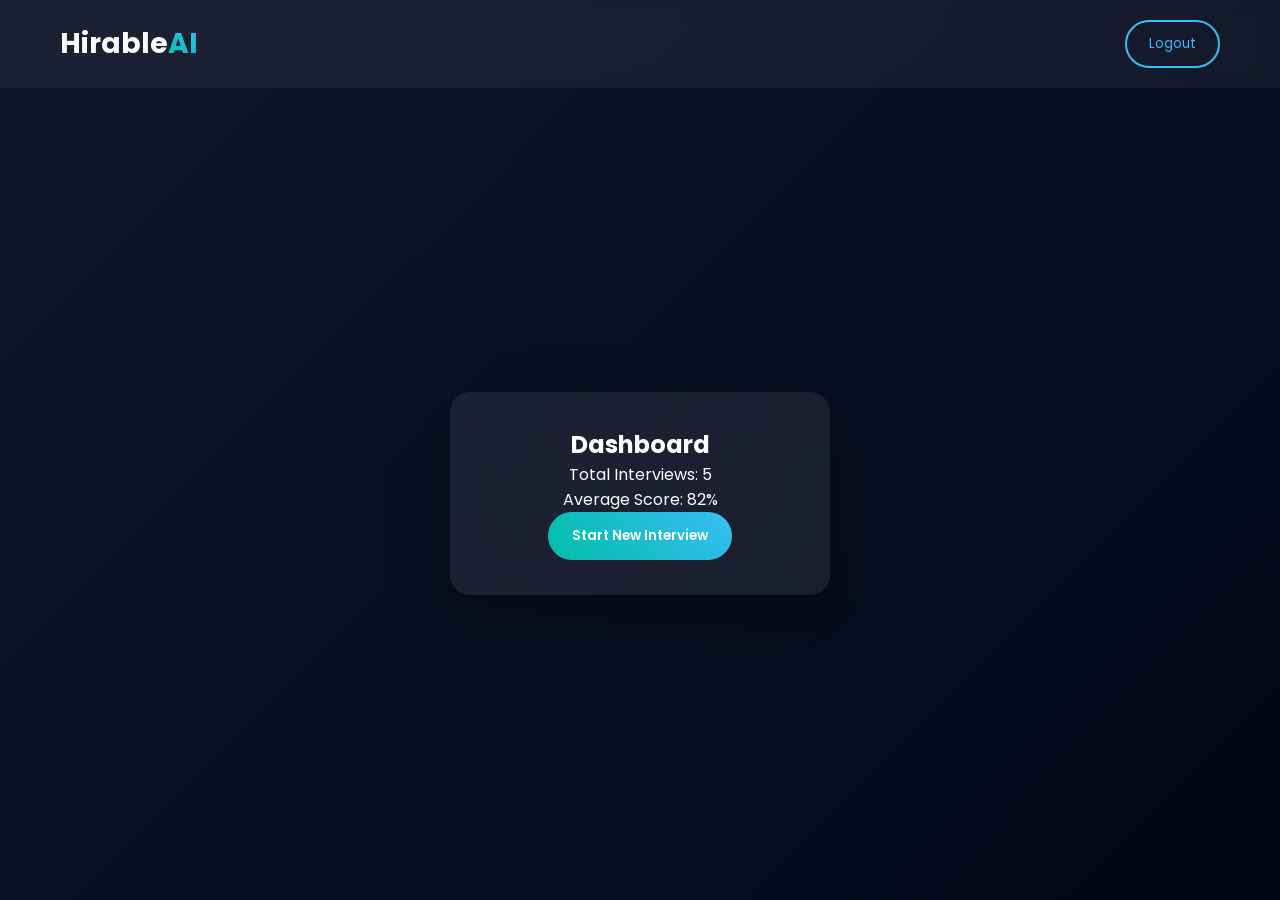
==== frontend1/dashboard.html @ e86389a5 "HirableAi" ====
<!DOCTYPE html>
<html>
<head>
<title>Dashboard</title>
<link rel="stylesheet" href="style.css">
</head>

<body>

<nav class="navbar">
<h1 class="logo">Hirable<span>AI</span></h1>
<button onclick="logout()" class="secondary-btn">Logout</button>
</nav>

<section class="center-page">

<div class="card">
<h2>Dashboard</h2>

<p>Total Interviews: 5</p>
<p>Average Score: 82%</p>

<a href="mock.html">
<button class="primary-btn">Start New Interview</button>
</a>

</div>

</section>

<script src="script.js"></script>
</body>
</html>
---- frontend1/style.css ----
/* GOOGLE FONT */
@import url('https://fonts.googleapis.com/css2?family=Poppins:wght@300;400;500;600;700&display=swap');

*{
margin:0;
padding:0;
box-sizing:border-box;
font-family:Poppins,sans-serif;
}

/* BACKGROUND */
body{
min-height:100vh;
background: linear-gradient(135deg,#0f172a,#020617);
color:white;
}

/* NAVBAR */
.navbar{
display:flex;
justify-content:space-between;
align-items:center;
padding:20px 60px;
background:rgba(255,255,255,0.05);
backdrop-filter:blur(10px);
}

.logo{
font-size:28px;
font-weight:700;
}

.logo span{
    background: linear-gradient(45deg,#00BFA6,#38BDF8);
    background-clip: text;
    -webkit-background-clip: text;
    -webkit-text-fill-color: transparent;
    color: transparent;
}



/* HERO */
.hero{
text-align:center;
margin-top:140px;
animation:fadeUp 1s ease;
}

.hero h2{
    font-size:48px;
    background: linear-gradient(45deg,#ffffff,#cbd5f5);
    background-clip: text;
    -webkit-background-clip: text;
    -webkit-text-fill-color: transparent;
    color: transparent;
}

.hero p{
margin-top:15px;
color:#cbd5e1;
}

/* GLASS CARD */
.card{
background:rgba(255,255,255,0.08);
backdrop-filter:blur(20px);
padding:35px;
width:380px;
border-radius:20px;
box-shadow:0 20px 60px rgba(0,0,0,0.4);
text-align:center;
animation:fadeUp 0.8s ease;
}

/* CENTER LAYOUT */
.center-page{
display:flex;
justify-content:center;
align-items:center;
height:90vh;
}

/* INPUTS */
input,textarea,select{
width:100%;
padding:14px;
margin:12px 0;
border:none;
border-radius:12px;
background:rgba(255,255,255,0.15);
color:white;
outline:none;
}

input::placeholder,
textarea::placeholder{
color:#cbd5e1;
}

/* BUTTONS */
.primary-btn{
background:linear-gradient(45deg,#00BFA6,#38BDF8);
padding:14px 24px;
border:none;
border-radius:30px;
color:white;
font-weight:600;
cursor:pointer;
transition:0.3s;
}

.primary-btn:hover{
transform:translateY(-4px);
box-shadow:0 10px 25px rgba(0,191,166,0.4);
}

.secondary-btn{
background:transparent;
border:2px solid #38BDF8;
color:#38BDF8;
padding:12px 22px;
border-radius:30px;
cursor:pointer;
transition:0.3s;
}

.secondary-btn:hover{
background:#38BDF8;
color:white;
}

/* BIG BUTTON */
.big-btn{
margin-top:25px;
font-size:18px;
}

/* ANIMATIONS */
@keyframes fadeUp{
from{
opacity:0;
transform:translateY(40px);
}
to{
opacity:1;
transform:translateY(0);
}
}

/* RESULT PAGE */

.result-card{
width:420px;
}

/* SCORE CIRCLE */
.score-circle{
width:150px;
height:150px;
margin:20px auto;
border-radius:50%;
background:conic-gradient(
#00BFA6 0% 82%,
rgba(255,255,255,0.1) 82% 100%
);
display:flex;
flex-direction:column;
justify-content:center;
align-items:center;
}

.score-circle h1{
font-size:32px;
}

/* SKILL BARS */
.skill{
margin:15px 0;
text-align:left;
}

.bar{
width:100%;
height:12px;
background:rgba(255,255,255,0.1);
border-radius:10px;
overflow:hidden;
}

.bar div{
height:12px;
background:linear-gradient(90deg,#00BFA6,#38BDF8);
width:0%;
transition:1s;
}

/* FEEDBACK */
.feedback{
margin:20px 0;
padding:15px;
background:rgba(255,255,255,0.08);
border-radius:12px;
font-size:14px;
color:#cbd5e1;
}

/* MOCK PAGE */

.mock-card{
width:500px;
}

.mock-top{
display:flex;
justify-content:space-between;
margin-bottom:15px;
font-weight:600;
color:#cbd5e1;
}

.mock-controls{
display:flex;
justify-content:space-between;
margin-top:15px;
}

.end-btn{
margin-top:15px;
width:100%;
padding:12px;
border:none;
border-radius:25px;
background:#ef4444;
color:white;
cursor:pointer;
}

/* QUESTION STYLE */
#questionText{
margin:20px 0;
min-height:60px;
}
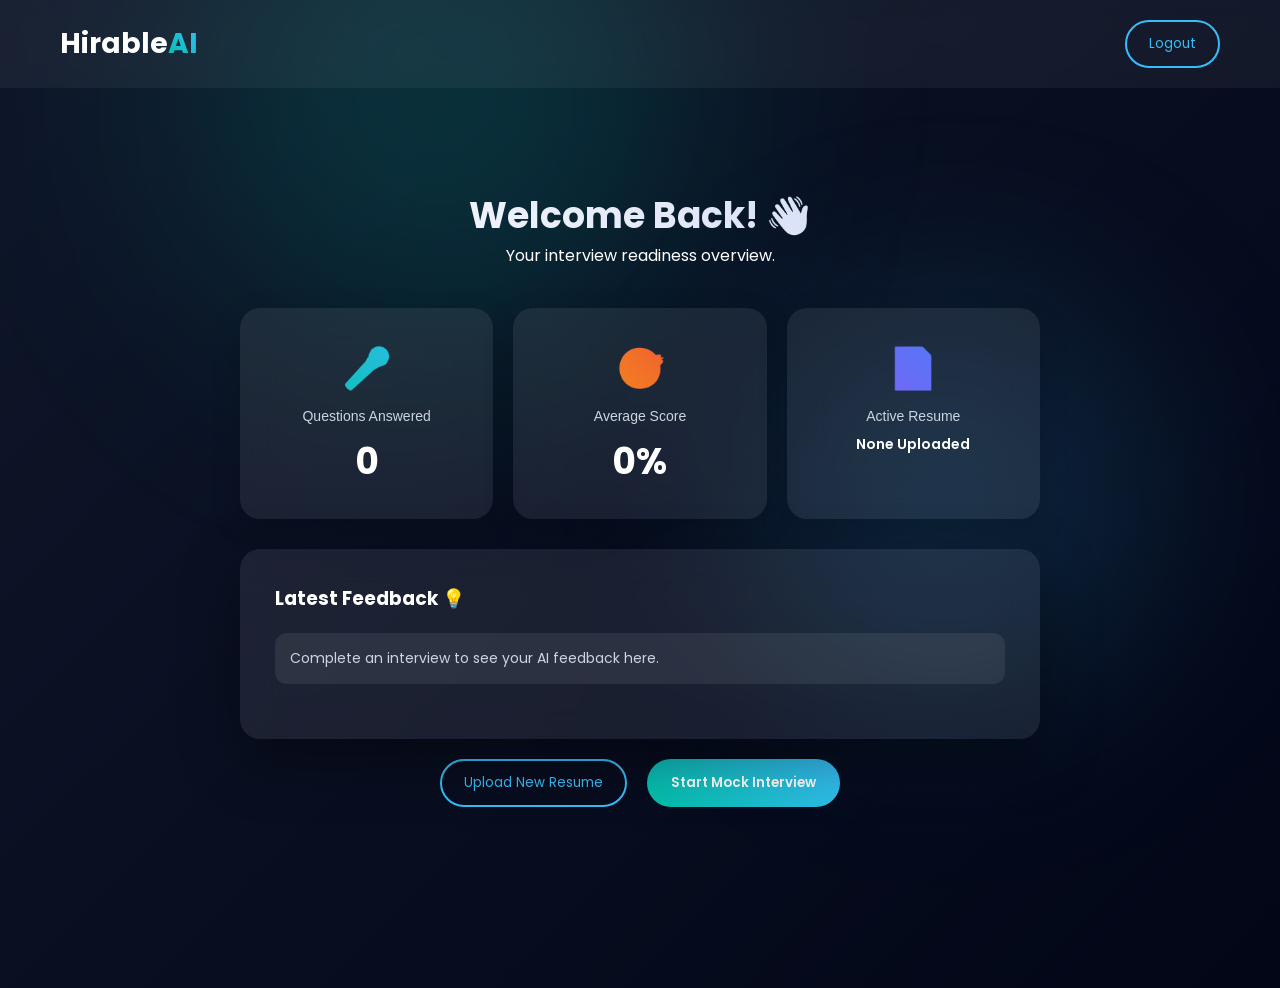
==== commit e2be804e: "Final Changes" ====
--- a/frontend1/dashboard.html
+++ b/frontend1/dashboard.html
@@ -1,7 +1,7 @@
 <!DOCTYPE html>
 <html>
 <head>
-<title>Dashboard</title>
+<title>Dashboard | HirableAI</title>
 <link rel="stylesheet" href="style.css">
 </head>
 
@@ -12,19 +12,44 @@
 <button onclick="logout()" class="secondary-btn">Logout</button>
 </nav>
 
-<section class="center-page">
+<section class="center-page" style="padding-top: 100px;">
 
-<div class="card">
-<h2>Dashboard</h2>
+    <div class="dashboard-container">
+        <div class="dashboard-header">
+            <h2>Welcome Back! 👋</h2>
+            <p>Your interview readiness overview.</p>
+        </div>
+        
+        <div class="dashboard-stats">
+            <div class="stat-card">
+                <div class="stat-icon" style="background: linear-gradient(45deg, #00BFA6, #38BDF8); -webkit-background-clip: text; color: transparent;">🎤</div>
+                <h3>Questions Answered</h3>
+                <h1 id="dashInterviews">0</h1>
+            </div>
+            <div class="stat-card">
+                <div class="stat-icon" style="background: linear-gradient(45deg, #f59e0b, #ef4444); -webkit-background-clip: text; color: transparent;">🎯</div>
+                <h3>Average Score</h3>
+                <h1 id="dashScore">0%</h1>
+            </div>
+            <div class="stat-card">
+                <div class="stat-icon" style="background: linear-gradient(45deg, #8b5cf6, #3b82f6); -webkit-background-clip: text; color: transparent;">📄</div>
+                <h3>Active Resume</h3>
+                <p id="dashResume" style="font-weight: 600; font-size: 14px; margin-top: 10px;">None Uploaded</p>
+            </div>
+        </div>
 
-<p>Total Interviews: 5</p>
-<p>Average Score: 82%</p>
+        <div class="recent-activity card" style="width: 100%; margin: 20px 0; text-align: left;">
+            <h3 style="margin-bottom: 15px;">Latest Feedback 💡</h3>
+            <div class="feedback" id="dashFeedback" style="max-height: none;">
+                Complete an interview to see your AI feedback here.
+            </div>
+        </div>
 
-<a href="mock.html">
-<button class="primary-btn">Start New Interview</button>
-</a>
-
-</div>
+        <div class="dashboard-actions" style="display: flex; gap: 20px; justify-content: center; margin-bottom: 40px;">
+            <button class="secondary-btn" onclick="window.location='upload.html'">Upload New Resume</button>
+            <button class="primary-btn" onclick="window.location='mock.html'">Start Mock Interview</button>
+        </div>
+    </div>
 
 </section>
 
--- a/frontend1/style.css
+++ b/frontend1/style.css
@@ -13,6 +13,37 @@
 min-height:100vh;
 background: linear-gradient(135deg,#0f172a,#020617);
 color:white;
+position: relative;
+overflow-x: hidden;
+}
+
+/* GLOBAL GLOW ORBS */
+body::before {
+    content: '';
+    position: fixed;
+    top: -150px;
+    left: 15%;
+    width: 500px;
+    height: 500px;
+    background: rgba(0, 191, 166, 0.18);
+    filter: blur(120px);
+    border-radius: 50%;
+    z-index: -1;
+    pointer-events: none;
+}
+
+body::after {
+    content: '';
+    position: fixed;
+    top: 300px;
+    right: 10%;
+    width: 400px;
+    height: 400px;
+    background: rgba(56, 189, 248, 0.15);
+    filter: blur(100px);
+    border-radius: 50%;
+    z-index: -1;
+    pointer-events: none;
 }
 
 /* NAVBAR */
@@ -71,14 +102,16 @@
 box-shadow:0 20px 60px rgba(0,0,0,0.4);
 text-align:center;
 animation:fadeUp 0.8s ease;
+margin: 40px auto;
 }
 
 /* CENTER LAYOUT */
 .center-page{
 display:flex;
 justify-content:center;
-align-items:center;
-height:90vh;
+align-items:flex-start;
+min-height:100vh;
+padding: 40px 20px;
 }
 
 /* INPUTS */
@@ -86,11 +119,34 @@
 width:100%;
 padding:14px;
 margin:12px 0;
-border:none;
+border: 2px solid transparent;
 border-radius:12px;
-background:rgba(255,255,255,0.15);
+background:rgba(255,255,255,0.08);
 color:white;
 outline:none;
+transition: 0.3s;
+font-size: 15px;
+}
+
+input:focus, textarea:focus {
+background:rgba(255,255,255,0.12);
+border: 2px solid #38BDF8;
+box-shadow: 0 0 15px rgba(56, 189, 248, 0.2);
+}
+
+input[type="file"] {
+    padding: 40px 14px;
+    background: rgba(255, 255, 255, 0.03);
+    border: 2px dashed rgba(255, 255, 255, 0.2);
+    text-align: center;
+    cursor: pointer;
+    font-size: 14px;
+    color: #cbd5e1;
+}
+
+input[type="file"]:hover {
+    border: 2px dashed #00BFA6;
+    background: rgba(0, 191, 166, 0.05);
 }
 
 input::placeholder,
@@ -151,7 +207,9 @@
 /* RESULT PAGE */
 
 .result-card{
-width:420px;
+width: 750px;
+margin-top: 40px;
+margin-bottom: 40px;
 }
 
 /* SCORE CIRCLE */
@@ -241,3 +299,64 @@
 margin:20px 0;
 min-height:60px;
 }
+
+/* DASHBOARD */
+.dashboard-container {
+    width: 800px;
+    max-width: 90%;
+    margin: 0 auto;
+}
+
+.dashboard-header {
+    text-align: center;
+    margin-bottom: 40px;
+}
+
+.dashboard-header h2 {
+    font-size: 36px;
+    background: linear-gradient(45deg,#ffffff,#cbd5f5);
+    background-clip: text;
+    -webkit-background-clip: text;
+    -webkit-text-fill-color: transparent;
+    color: transparent;
+}
+
+.dashboard-stats {
+    display: flex;
+    justify-content: space-between;
+    gap: 20px;
+    margin-bottom: 30px;
+}
+
+.stat-card {
+    background: rgba(255, 255, 255, 0.08);
+    backdrop-filter: blur(20px);
+    padding: 30px 20px;
+    border-radius: 20px;
+    box-shadow: 0 10px 30px rgba(0,0,0,0.2);
+    flex: 1;
+    text-align: center;
+    transition: 0.3s;
+    animation: fadeUp 0.6s ease forwards;
+}
+
+.stat-card:hover {
+    transform: translateY(-5px);
+    background: rgba(255, 255, 255, 0.12);
+}
+
+.stat-icon {
+    font-size: 40px;
+    margin-bottom: 10px;
+}
+
+.stat-card h3 {
+    font-size: 14px;
+    font-weight: 500;
+    color: #cbd5e1;
+    margin-bottom: 10px;
+}
+
+.stat-card h1 {
+    font-size: 36px;
+}
